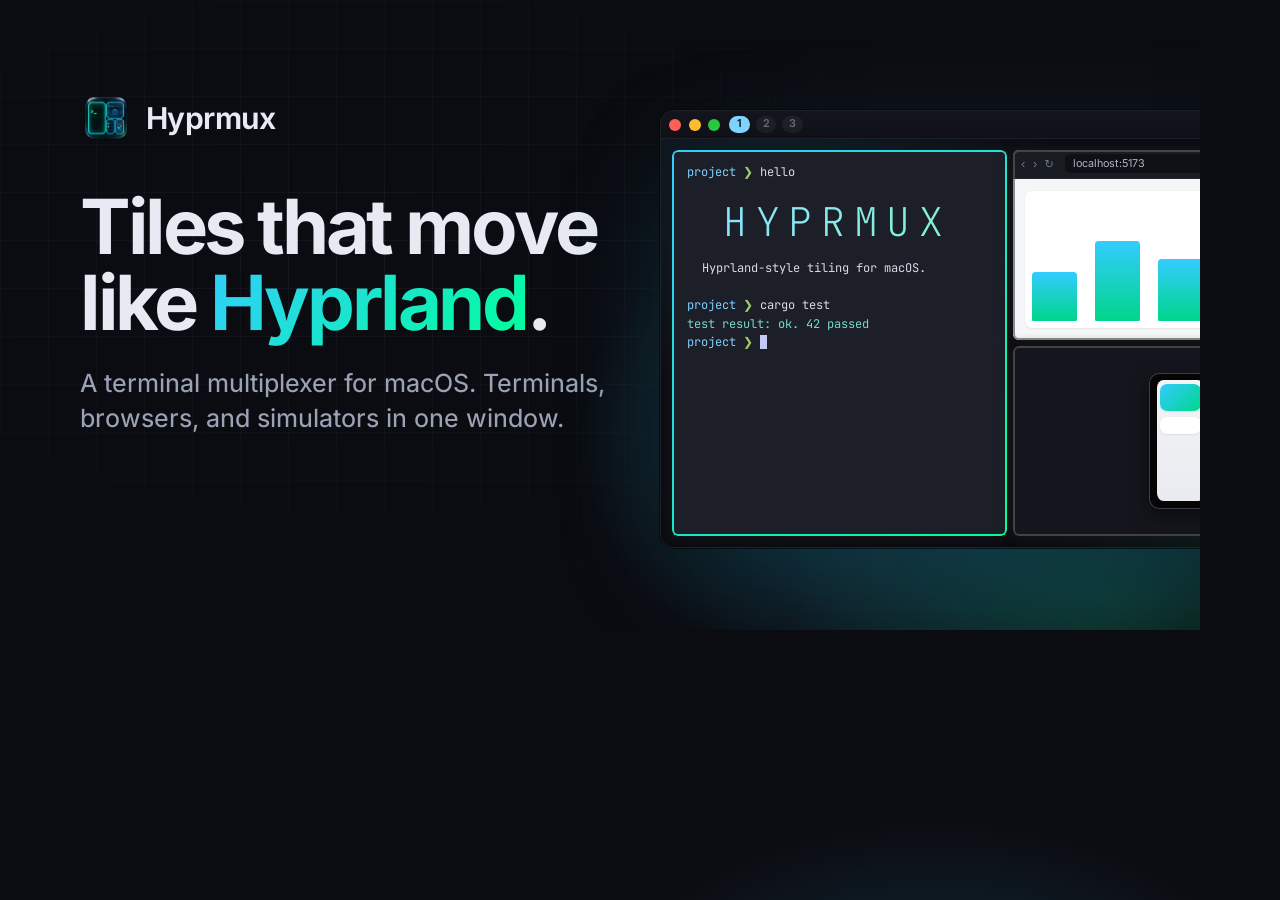
==== scripts/site/og.html @ a3b7775e "Site: a landing page for hyprmux.app A static page in site/, no build step: the hero window, what go" ====
<!doctype html>
<!-- The share image, site/media/og.png. Render it with scripts/site/og.sh. -->
<html lang="en">
<head>
  <meta charset="utf-8">
  <link rel="stylesheet" href="../../site/css/site.css">
  <style>
    html, body { width: 1200px; height: 630px; margin: 0; overflow: hidden; }
    body {
      position: relative;
      background:
        radial-gradient(520px 360px at 78% 70%, rgba(51, 204, 255, 0.22), transparent 70%),
        radial-gradient(460px 320px at 92% 95%, rgba(0, 255, 153, 0.14), transparent 70%),
        var(--bg);
    }
    .grid {
      position: absolute; inset: 0;
      background-image: linear-gradient(rgba(255,255,255,.04) 1px, transparent 1px), linear-gradient(90deg, rgba(255,255,255,.04) 1px, transparent 1px);
      background-size: 48px 48px;
      -webkit-mask-image: radial-gradient(ellipse 80% 80% at 30% 40%, #000 10%, transparent 75%);
    }
    .og-copy { position: absolute; left: 80px; top: 92px; width: 560px; }
    .og-brand { display: flex; align-items: center; gap: 14px; font: 650 30px/1 var(--sans); letter-spacing: -0.02em; color: var(--text); }
    .og-brand img { width: 52px; height: 52px; border-radius: 12px; }
    .og-copy h1 { margin-top: 44px; font: 690 76px/1 var(--sans); letter-spacing: -0.045em; color: var(--text); }
    .og-copy p { margin-top: 26px; font: 450 25px/1.4 var(--sans); color: var(--muted); }
    .hm { position: absolute; left: 660px; top: 110px; width: 700px; aspect-ratio: 16 / 10; --fs: 12px; }
  </style>
</head>
<body>
  <div class="grid"></div>
  <div class="og-copy">
    <div class="og-brand"><img src="../../site/media/icon-512.webp" alt="">Hyprmux</div>
    <h1>Tiles that move like <span class="grad">Hyprland</span>.</h1>
    <p>A terminal multiplexer for macOS. Terminals, browsers, and simulators in one window.</p>
  </div>
  <div class="hm">
    <div class="hm__bar"><div class="hm__lights"><i></i><i></i><i></i></div><div class="hm__workspaces"><span class="ws ws--active">1</span><span class="ws">2</span><span class="ws">3</span></div></div>
    <div class="hm__area">
      <div class="tile tile--focused" style="--x:0;--y:0;--w:50;--h:100"><div class="frame"><div class="term">
        <p><span class="p">project</span> <span class="g">❯</span> hello</p>
        <p class="term__banner">HYPRMUX</p>
        <p class="term__line">Hyprland-style tiling for macOS.</p>
        <p>&nbsp;</p>
        <p><span class="p">project</span> <span class="g">❯</span> cargo test</p>
        <p class="gr">test result: ok. 42 passed</p>
        <p><span class="p">project</span> <span class="g">❯</span> <span class="cursor"></span></p>
      </div></div></div>
      <div class="tile" style="--x:50;--y:0;--w:50;--h:50"><div class="frame"><div class="web">
        <div class="web__bar"><span class="web__nav">‹ › ↻</span><span class="web__url">localhost:5173</span></div>
        <div class="web__page"><div class="web__chart"><i style="--h:40%"></i><i style="--h:65%"></i><i style="--h:50%"></i><i style="--h:80%"></i><i style="--h:92%"></i></div></div>
      </div></div></div>
      <div class="tile" style="--x:50;--y:50;--w:50;--h:50"><div class="frame"><div class="device">
        <div class="phone"><div class="phone__screen"><div class="phone__card phone__card--hi"></div><div class="phone__card"></div></div></div>
      </div></div></div>
    </div>
  </div>
</body>
</html>
---- site/css/site.css ----
/* Hyprmux landing page. Colors and motion come from config/hyprmux.conf. */

@font-face {
  font-family: "Inter";
  font-style: normal;
  font-display: swap;
  font-weight: 100 900;
  src: url("../fonts/inter-latin-wght.woff2") format("woff2-variations"),
       url("../fonts/inter-latin-wght.woff2") format("woff2");
  unicode-range: U+0000-00FF, U+0131, U+0152-0153, U+02BB-02BC, U+02C6, U+02DA, U+02DC, U+0304, U+0308, U+0329, U+2000-206F, U+20AC, U+2122, U+2191, U+2193, U+2212, U+2215, U+FEFF, U+FFFD;
}
@font-face {
  font-family: "JetBrains Mono";
  font-style: normal;
  font-display: swap;
  font-weight: 100 800;
  src: url("../fonts/jetbrains-mono-latin-wght.woff2") format("woff2-variations"),
       url("../fonts/jetbrains-mono-latin-wght.woff2") format("woff2");
  unicode-range: U+0000-00FF, U+0131, U+0152-0153, U+02BB-02BC, U+02C6, U+02DA, U+02DC, U+0304, U+0308, U+0329, U+2000-206F, U+20AC, U+2122, U+2191, U+2193, U+2212, U+2215, U+FEFF, U+FFFD;
}

:root {
  --bg: #0b0c11;
  --bg-2: #0f1017;
  --panel: #12141c;
  --tile: #1d1f28;
  --tile-2: #171920;
  --line: rgba(255, 255, 255, 0.07);
  --line-2: rgba(255, 255, 255, 0.12);
  --text: #e7eaf2;
  --muted: #9aa2b6;
  --dim: #636b80;

  /* general:col.active_border and col.inactive_border */
  --cyan: #33ccff;
  --green: #00ff99;
  --grad: linear-gradient(135deg, var(--cyan), var(--green));
  --inactive: rgba(89, 89, 89, 0.67);

  /* activity:col.* */
  --working: #ff9f0a;
  --blocked: #ff453a;
  --done: #30d158;

  /* animations: easeOutQuint and quick; durations are Hyprland speed × 100 ms */
  --ease: cubic-bezier(0.23, 1, 0.32, 1);
  --ease-quick: cubic-bezier(0.15, 0, 0.1, 1);
  --t-windows: 479ms;
  --t-border: 539ms;
  --t-fade: 303ms;

  --sans: "Inter", -apple-system, BlinkMacSystemFont, "Segoe UI", system-ui, sans-serif;
  --mono: "JetBrains Mono", ui-monospace, "SF Mono", Menlo, Consolas, monospace;

  --wrap: 1160px;
  --radius: 20px;
}

*, *::before, *::after { box-sizing: border-box; }
html { -webkit-text-size-adjust: 100%; scroll-behavior: smooth; scroll-padding-top: 80px; }
body {
  margin: 0;
  background: var(--bg);
  color: var(--text);
  font: 400 16px/1.6 var(--sans);
  font-feature-settings: "cv11", "ss01";
  -webkit-font-smoothing: antialiased;
  -moz-osx-font-smoothing: grayscale;
  text-rendering: optimizeLegibility;
  overflow-x: hidden;
}
img, svg { display: block; }
a { color: inherit; }
p { margin: 0; }
h1, h2, h3 { margin: 0; font-weight: 650; letter-spacing: -0.02em; line-height: 1.1; }
ul, ol, dl, dd { margin: 0; padding: 0; }
ul, ol { list-style: none; }
code, kbd, pre { font-family: var(--mono); }
code { font-size: 0.88em; color: #cfe9ff; background: rgba(51, 204, 255, 0.08); border: 1px solid rgba(51, 204, 255, 0.14); padding: 0.08em 0.38em; border-radius: 6px; }
::selection { background: rgba(51, 204, 255, 0.3); }
:focus-visible { outline: 2px solid var(--cyan); outline-offset: 3px; border-radius: 6px; }

.skip { position: absolute; left: 12px; top: -48px; z-index: 100; padding: 8px 14px; background: var(--panel); border-radius: 8px; }
.skip:focus { top: 12px; }

.wrap { width: min(var(--wrap), 100% - 48px); margin-inline: auto; }
.wrap--wide { width: min(1240px, 100% - 32px); }
.wrap--narrow { width: min(800px, 100% - 48px); }

.grad {
  background: var(--grad);
  -webkit-background-clip: text;
  background-clip: text;
  color: transparent;
}

/* Reveal on scroll. Without JS everything is visible. */
.js .reveal { opacity: 0; transform: translateY(16px); }
.js .reveal.is-in {
  opacity: 1;
  transform: none;
  transition: opacity 900ms var(--ease), transform 900ms var(--ease);
  transition-delay: var(--delay, 0ms);
}

/* ---------- Nav ---------- */

.nav {
  position: sticky;
  top: 0;
  z-index: 50;
  border-bottom: 1px solid transparent;
  transition: background var(--t-fade) var(--ease-quick), border-color var(--t-fade) var(--ease-quick);
}
.nav.is-scrolled {
  background: rgba(11, 12, 17, 0.72);
  -webkit-backdrop-filter: saturate(160%) blur(16px);
  backdrop-filter: saturate(160%) blur(16px);
  border-bottom-color: var(--line);
}
.nav__inner { width: min(1240px, 100% - 32px); margin-inline: auto; height: 64px; display: flex; align-items: center; gap: 24px; }
.brand { display: flex; align-items: center; gap: 10px; text-decoration: none; font-weight: 650; letter-spacing: -0.01em; }
.brand img { border-radius: 7px; }
.nav__links { display: flex; gap: 4px; margin-left: 16px; }
.nav__links a { padding: 6px 12px; border-radius: 8px; text-decoration: none; color: var(--muted); font-size: 14.5px; transition: color 200ms, background 200ms; }
.nav__links a:hover { color: var(--text); background: rgba(255, 255, 255, 0.05); }
.nav__actions { margin-left: auto; display: flex; align-items: center; gap: 10px; }
.icon-link { display: grid; place-items: center; width: 36px; height: 36px; border-radius: 9px; color: var(--muted); transition: color 200ms, background 200ms; }
.icon-link:hover { color: var(--text); background: rgba(255, 255, 255, 0.06); }

/* ---------- Buttons ---------- */

.btn {
  position: relative;
  display: inline-flex;
  align-items: center;
  gap: 9px;
  border-radius: 12px;
  text-decoration: none;
  font-weight: 600;
  letter-spacing: -0.005em;
  white-space: nowrap;
  transition: transform 250ms var(--ease), box-shadow 250ms var(--ease), background 250ms var(--ease), border-color 250ms;
}
.btn--small { height: 34px; padding: 0 14px; font-size: 14px; border-radius: 9px; }
.btn--large { height: 50px; padding: 0 22px; font-size: 16px; }
.btn--primary {
  color: #04140f;
  background: var(--grad);
  box-shadow: 0 8px 30px -8px rgba(0, 255, 153, 0.45), inset 0 1px 0 rgba(255, 255, 255, 0.35);
}
.btn--primary:hover { transform: translateY(-1px); box-shadow: 0 12px 38px -8px rgba(0, 255, 153, 0.6), inset 0 1px 0 rgba(255, 255, 255, 0.35); }
.btn--ghost { color: var(--text); background: rgba(255, 255, 255, 0.04); border: 1px solid var(--line-2); }
.btn--ghost:hover { background: rgba(255, 255, 255, 0.08); transform: translateY(-1px); }
.btn:active { transform: translateY(0) scale(0.98); }

/* ---------- Hero ---------- */

.hero { position: relative; padding: 64px 0 72px; isolation: isolate; }
.hero__glow {
  position: absolute;
  inset: -80px 0 auto;
  height: 900px;
  z-index: -1;
  pointer-events: none;
  background:
    radial-gradient(600px 340px at 50% 58%, rgba(51, 204, 255, 0.16), transparent 70%),
    radial-gradient(500px 300px at 62% 66%, rgba(0, 255, 153, 0.09), transparent 70%),
    radial-gradient(900px 500px at 50% 0%, rgba(51, 204, 255, 0.06), transparent 70%);
}
.hero__glow::after {
  content: "";
  position: absolute;
  inset: 0;
  background-image:
    linear-gradient(rgba(255, 255, 255, 0.035) 1px, transparent 1px),
    linear-gradient(90deg, rgba(255, 255, 255, 0.035) 1px, transparent 1px);
  background-size: 56px 56px;
  -webkit-mask-image: radial-gradient(ellipse 70% 55% at 50% 30%, #000 20%, transparent 75%);
  mask-image: radial-gradient(ellipse 70% 55% at 50% 30%, #000 20%, transparent 75%);
}
.hero__copy { text-align: center; display: flex; flex-direction: column; align-items: center; }
.eyebrow {
  display: inline-flex;
  align-items: center;
  gap: 9px;
  padding: 6px 14px 6px 12px;
  border-radius: 999px;
  border: 1px solid var(--line-2);
  background: rgba(255, 255, 255, 0.03);
  color: var(--muted);
  font-size: 13.5px;
  font-weight: 500;
}
.eyebrow__dot { width: 7px; height: 7px; border-radius: 50%; background: var(--green); box-shadow: 0 0 0 3px rgba(0, 255, 153, 0.15), 0 0 12px var(--green); }
.hero h1 {
  margin-top: 22px;
  font-size: clamp(42px, 6.8vw, 84px);
  font-weight: 680;
  letter-spacing: -0.045em;
  line-height: 1;
  max-width: 13ch;
  text-wrap: balance;
}
.lede { margin-top: 24px; max-width: 34em; color: var(--muted); font-size: clamp(17px, 1.6vw, 20px); line-height: 1.55; text-wrap: balance; }
.cta { margin-top: 34px; display: flex; flex-wrap: wrap; justify-content: center; gap: 12px; }
.meta { margin-top: 18px; color: var(--dim); font-size: 13.5px; }
.hero__copy .reveal:nth-child(2) { --delay: 60ms; }
.hero__copy .reveal:nth-child(3) { --delay: 120ms; }
.hero__copy .reveal:nth-child(4) { --delay: 180ms; }
.hero__copy .reveal:nth-child(5) { --delay: 240ms; }
.hero > .wrap--wide { margin-top: 52px; --delay: 300ms; }

/* ---------- The Hyprmux window ---------- */

.hm {
  --u: 1cqw;                                   /* one unit = 1% of the window width */
  --fs: clamp(6.5px, calc(var(--u) * 1.02), 13px);
  --gap-out: calc(var(--u) * 1.1);             /* gaps_out = 14 */
  --gap-in: calc(var(--u) * 0.42);             /* gaps_in = 5 */
  --rounding: clamp(6px, calc(var(--u) * 0.85), 11px);
  container-type: inline-size;
  position: relative;
  aspect-ratio: 16 / 10;
  border-radius: 14px;
  overflow: hidden;
  background: #08090d;
  border: 1px solid rgba(255, 255, 255, 0.1);
  box-shadow:
    0 0 0 1px rgba(0, 0, 0, 0.6),
    0 40px 120px -30px rgba(51, 204, 255, 0.28),
    0 30px 80px -20px rgba(0, 0, 0, 0.8);
  user-select: none;
}
/* Container units resolve against .hm only on its children. */
.hm > * { font-size: var(--fs); }
@supports not (container-type: inline-size) {
  .hm { --u: 11px; }
}
.hm__bar {
  position: relative;
  height: 6.5%;
  min-height: 22px;
  display: flex;
  align-items: center;
  padding: 0 1.2%;
  gap: 1.4%;
  background: linear-gradient(#14151c, #101118);
  border-bottom: 1px solid rgba(255, 255, 255, 0.05);
}
.hm__lights { display: flex; gap: 0.6em; }
.hm__lights i { width: 1em; height: 1em; border-radius: 50%; background: #ff5f57; }
.hm__lights i:nth-child(2) { background: #febc2e; }
.hm__lights i:nth-child(3) { background: #28c840; }
.hm__workspaces { display: flex; gap: 0.5em; }
.ws {
  display: inline-flex;
  align-items: center;
  gap: 0.35em;
  min-width: 1.9em;
  height: 1.6em;
  padding: 0 0.55em;
  justify-content: center;
  border-radius: 999px;
  font: 600 0.9em/1 var(--sans);
  color: var(--dim);
  background: rgba(255, 255, 255, 0.05);
  transition: background var(--t-border) var(--ease), color var(--t-border) var(--ease);
}
.ws--active { color: #071219; background: #7fd4ff; }
.hm__title { position: absolute; left: 50%; transform: translateX(-50%); color: #b8bfcd; font: 500 1em/1 var(--sans); }

.hm__area {
  position: absolute;
  inset: max(6.5%, 22px) 0 0 0;
  padding: var(--gap-out);
  background:
    radial-gradient(70% 90% at 15% 10%, rgba(51, 204, 255, 0.10), transparent 60%),
    radial-gradient(60% 80% at 90% 100%, rgba(0, 255, 153, 0.07), transparent 60%),
    #0b0c12;
}

/* Tiles: a slot is a rectangle in the tiled area; the frame sits gaps_in inside it. */
.tile {
  position: absolute;
  left: calc(var(--gap-out) + (100% - 2 * var(--gap-out)) * var(--x) / 100);
  top: calc(var(--gap-out) + (100% - 2 * var(--gap-out)) * var(--y) / 100);
  width: calc((100% - 2 * var(--gap-out)) * var(--w) / 100);
  height: calc((100% - 2 * var(--gap-out)) * var(--h) / 100);
  padding: var(--gap-in);
}
.tile[data-slot="a"] { --x: 0;  --y: 0;  --w: 50; --h: 100; }
.tile[data-slot="b"] { --x: 50; --y: 0;  --w: 50; --h: 50; }
.tile[data-slot="c"] { --x: 50; --y: 50; --w: 25; --h: 50; }
.tile[data-slot="d"] { --x: 75; --y: 50; --w: 25; --h: 50; }

.frame {
  position: relative;
  height: 100%;
  border-radius: var(--rounding);
  background: var(--tile);
  box-shadow: 0 0 12px rgba(26, 26, 26, 0.93);       /* decoration:shadow */
  overflow: hidden;
}
/* Borders are rings drawn over the frame's edge, so overflow: hidden can't clip them.
   The active border is a gradient ring that fades in, like Hyprland's border animation. */
.frame::before, .frame::after, .mini::before, .mini::after {
  content: "";
  position: absolute;
  inset: 0;
  z-index: 3;
  border-radius: inherit;
  padding: 2px;                                        /* general:border_size */
  background: var(--inactive);
  -webkit-mask: linear-gradient(#000 0 0) content-box, linear-gradient(#000 0 0);
  -webkit-mask-composite: xor;
  mask-composite: exclude;
  pointer-events: none;
}
.frame::after, .mini::after {
  background: var(--grad);
  opacity: 0;
  transition: opacity var(--t-border) var(--ease);
}
.tile--focused .frame::after { opacity: 1; }

/* Terminal */
.term { height: 100%; padding: 1.1em 1.3em; font: 400 1em/1.55 var(--mono); color: #d6dbe6; overflow: hidden; }
.term__banner {
  margin: 0.55em 0 0.4em 0.9em;
  font: 200 3.3em/1 var(--mono);
  letter-spacing: 0.22em;
  background: linear-gradient(90deg, #8be3ff, #7ff5c8);
  -webkit-background-clip: text;
  background-clip: text;
  color: transparent;
}
.term__line { margin-left: 1.25em; }
.p { color: #7dcfff; }
.g { color: #9ece6a; }
.y { color: #e0af68; }
.gr { color: #73daca; }
.d { color: #6b7389; }
.cursor { display: inline-block; width: 0.6em; height: 1.15em; vertical-align: -0.2em; background: #c0caf5; animation: blink 1.1s steps(1) infinite; }
@keyframes blink { 50% { opacity: 0; } }

/* Terminal-like text keeps its spaces, line by line. */
.term p, .mini--term p, .editor__code li, .atile p, .mini__editor p { white-space: pre; }

/* Editor */
.editor { height: 100%; display: flex; flex-direction: column; font: 400 0.92em/1.6 var(--mono); background: #191b23; }
.editor__tabs { display: flex; height: 2.3em; flex: none; background: #14161d; border-bottom: 1px solid rgba(255, 255, 255, 0.05); }
.editor__tab { display: flex; align-items: center; padding: 0 1.1em; color: #c8cede; background: #191b23; border-right: 1px solid rgba(255, 255, 255, 0.05); font-family: var(--sans); font-size: 0.95em; }
.editor__tab--dim { color: #646b7e; background: transparent; }
.editor__code { padding: 0.8em 0; counter-reset: ln; overflow: hidden; color: #c8d3f5; }
.editor__code li { counter-increment: ln; padding-left: 0.6em; }
.editor__code li::before { content: counter(ln); display: inline-block; width: 2em; margin-right: 1em; text-align: right; color: #3d4356; }
.k { color: #c099ff; }
.n { color: #82aaff; }
.v { color: #ff966c; }
.c1 { color: var(--cyan); }
.c2 { color: var(--green); }
.cm { color: #5f6884; font-style: italic; }

/* Web */
.web { height: 100%; display: flex; flex-direction: column; background: #f5f6f8; color: #1d2230; }
.web__bar { display: flex; align-items: center; gap: 0.7em; height: 2.4em; flex: none; padding: 0 0.7em; background: #1a1c24; border-bottom: 1px solid rgba(255, 255, 255, 0.05); font-family: var(--sans); }
.web__nav { color: #6d7487; letter-spacing: 0.2em; font-size: 0.95em; }
.web__url { flex: 1; height: 1.75em; display: flex; align-items: center; padding: 0 0.8em; border-radius: 0.5em; background: #0f1016; color: #aeb5c6; font-size: 0.9em; overflow: hidden; white-space: nowrap; }
.web__page { flex: 1; padding: 1em; display: flex; flex-direction: column; gap: 0.8em; min-height: 0; }
.web__h { font: 700 1.25em/1 var(--sans); letter-spacing: -0.02em; }
.web__chart { flex: 1; min-height: 0; display: flex; align-items: flex-end; gap: 6%; padding: 0.6em; border-radius: 0.6em; background: #fff; box-shadow: 0 1px 2px rgba(0, 0, 0, 0.08); }
.web__chart i { flex: 1; height: var(--h); border-radius: 0.3em 0.3em 0.1em 0.1em; background: linear-gradient(#33ccff, #00d68a); }
.web__rows { display: grid; gap: 0.45em; }
.web__rows i { height: 0.7em; border-radius: 0.35em; background: #e1e4ea; }
.web__rows i:nth-child(2) { width: 80%; }
.web__rows i:nth-child(3) { width: 60%; }

/* Device */
.device { height: 100%; display: flex; flex-direction: column; align-items: center; justify-content: center; gap: 0.8em; padding: 0.8em; background: #15161d; }
.phone { height: 80%; aspect-ratio: 9 / 19.5; padding: 2.2%; border-radius: 16% / 7.5%; background: #050506; border: 1px solid #3a3d47; box-shadow: 0 0.6em 1.6em rgba(0, 0, 0, 0.5); }
.phone__screen { height: 100%; border-radius: 14% / 6.6%; overflow: hidden; background: linear-gradient(180deg, #f3f4f7, #e9ebf0); padding: 8% 7%; display: flex; flex-direction: column; gap: 5%; color: #111; }
.phone__status { display: flex; align-items: center; justify-content: space-between; font: 600 0.62em/1 var(--sans); }
.phone__island { width: 34%; height: 1.2em; border-radius: 1em; background: #000; }
.phone__title { margin-top: 6%; font: 750 1.05em/1 var(--sans); letter-spacing: -0.02em; }
.phone__card { height: 15%; border-radius: 0.6em; background: #fff; box-shadow: 0 1px 2px rgba(0, 0, 0, 0.08); }
.phone__card--hi { height: 24%; background: linear-gradient(135deg, #33ccff, #00d68a); }
.device__buttons { display: flex; gap: 0.5em; font: 500 0.78em/1 var(--sans); color: #8a91a3; }
.device__buttons span { padding: 0.4em 0.8em; border-radius: 999px; background: rgba(255, 255, 255, 0.06); }

/* Keycast HUD */
.keycast {
  position: absolute;
  left: 50%;
  bottom: 3.2%;
  z-index: 10;
  transform: translateX(-50%);
  display: flex;
  align-items: center;
  gap: 0.35em;
  padding: 0.45em 0.8em 0.45em 0.55em;
  border-radius: 0.8em;
  background: rgba(18, 20, 28, 0.86);
  border: 1px solid rgba(127, 212, 255, 0.35);
  -webkit-backdrop-filter: blur(10px);
  backdrop-filter: blur(10px);
  box-shadow: 0 0.6em 2em rgba(0, 0, 0, 0.5);
  font: 500 1.05em/1 var(--sans);
  color: #dfe5f1;
  white-space: nowrap;
}
.keycast kbd { min-width: 1.7em; height: 1.7em; font-size: 0.9em; }
.keycast span { margin-left: 0.4em; }

/* ---------- Keycaps ---------- */

kbd {
  display: inline-flex;
  align-items: center;
  justify-content: center;
  min-width: 26px;
  height: 26px;
  padding: 0 0.5em;
  border-radius: 7px;
  border: 1px solid rgba(255, 255, 255, 0.1);
  border-bottom-width: 2px;
  background: linear-gradient(#23262f, #1a1c23);
  color: #dfe4ee;
  font: 500 12.5px/1 var(--mono);
  vertical-align: 0.1em;
}
h3 kbd, p kbd { height: 22px; min-width: 22px; font-size: 11.5px; margin-left: 4px; }

/* ---------- Sections ---------- */

.section { position: relative; padding: 112px 0; }
.section + .section { border-top: 1px solid rgba(255, 255, 255, 0.04); }
.section__head { max-width: 740px; margin: 0 auto 56px; text-align: center; }
.kicker {
  display: inline-block;
  margin-bottom: 14px;
  font: 500 13px/1 var(--mono);
  letter-spacing: 0.06em;
  text-transform: uppercase;
  background: var(--grad);
  -webkit-background-clip: text;
  background-clip: text;
  color: transparent;
}
h2 { font-size: clamp(34px, 4.6vw, 56px); letter-spacing: -0.035em; text-wrap: balance; }
.section__lede { margin-top: 18px; color: var(--muted); font-size: clamp(16px, 1.4vw, 18.5px); line-height: 1.6; text-wrap: pretty; }
.note { margin-top: 28px; text-align: center; color: var(--dim); font-size: 14.5px; }
.note a { color: var(--muted); text-underline-offset: 3px; }
.note a:hover { color: var(--text); }

/* ---------- Bento ---------- */

.bento { display: grid; grid-template-columns: repeat(6, 1fr); gap: 16px; }
.card {
  position: relative;
  display: flex;
  flex-direction: column;
  border-radius: var(--radius);
  border: 1px solid var(--line);
  background: linear-gradient(180deg, rgba(255, 255, 255, 0.035), rgba(255, 255, 255, 0.012));
  overflow: hidden;
  transition: border-color 400ms var(--ease), transform 600ms var(--ease);
}
.card:hover { border-color: var(--line-2); }
.card--terminal, .card--web { grid-column: span 3; }
.card--md { grid-column: span 2; }
.card--devices { grid-column: span 4; }
.card:nth-child(2) { --delay: 80ms; }
.card:nth-child(3) { --delay: 40ms; }
.card:nth-child(4) { --delay: 120ms; }

.card__media {
  position: relative;
  height: 210px;
  padding: 26px 26px 0;
  display: flex;
  align-items: stretch;
  background:
    radial-gradient(80% 120% at 50% 0%, rgba(51, 204, 255, 0.07), transparent 70%),
    rgba(0, 0, 0, 0.15);
  border-bottom: 1px solid var(--line);
  overflow: hidden;
}
.card__body { padding: 26px 28px 30px; }
.card__body h3 { font-size: 21px; letter-spacing: -0.02em; }
.card__body p { margin-top: 10px; color: var(--muted); font-size: 15.5px; line-height: 1.6; }
.card__body--split { display: grid; grid-template-columns: 1fr 1fr; gap: 28px; }
.chips { margin-top: 18px; display: flex; flex-wrap: wrap; gap: 8px; }
.chips li { padding: 5px 11px; border-radius: 999px; border: 1px solid var(--line-2); color: #b9c0cf; font-size: 13px; background: rgba(255, 255, 255, 0.025); }
.badge { display: inline-block; margin-left: 6px; padding: 3px 9px; border-radius: 999px; font: 600 11px/1.2 var(--sans); letter-spacing: 0.02em; color: var(--working); background: rgba(255, 159, 10, 0.1); border: 1px solid rgba(255, 159, 10, 0.3); vertical-align: 0.25em; }

/* Mini tiles inside cards. Hovering a card focuses its tile. */
.mini {
  position: relative;
  flex: 1;
  border-radius: 12px 12px 0 0;
  background: var(--tile);
  font: 400 13px/1.65 var(--mono);
  color: #d6dbe6;
  overflow: hidden;
  transform: translateY(10px);
  transition: transform var(--t-windows) var(--ease);
}
.mini::before, .mini::after { padding: 2px 2px 0; }
.card:hover .mini, .card:focus-within .mini { transform: translateY(0); }
.card:hover .mini::after, .card:focus-within .mini::after { opacity: 1; }
.mini--term { padding: 18px 20px; }
.mini--web { background: #f5f6f8; display: flex; flex-direction: column; font-size: 12px; }
.mini--web .web__bar { font-size: 12px; }
.mini__passkey { margin: auto; display: flex; align-items: center; gap: 10px; padding: 12px 18px; border-radius: 12px; background: #fff; color: #1d2230; font: 600 14px/1 var(--sans); box-shadow: 0 6px 24px rgba(0, 0, 0, 0.12); }
.mini__key { font-size: 18px; }
.mini--md { padding: 18px 20px; background: #f7f7f5; color: #2b2f3a; font-family: var(--sans); }
.mini__h1 { font: 750 20px/1.2 var(--sans); letter-spacing: -0.02em; padding-bottom: 8px; border-bottom: 1px solid #e3e3df; }
.mini__p { margin-top: 10px; font-size: 14px; color: #555b68; }
.mini__li { margin-top: 6px; font-size: 14px; }
.mini--devices { display: grid; grid-template-columns: 0.55fr 0.55fr 1.5fr; gap: 10px; padding: 12px 12px 0; background: #13141b; }
.mini__phone, .mini__android { align-self: start; aspect-ratio: 9 / 19; padding: 5px; border-radius: 20px; background: #050506; border: 1px solid #3a3d47; }
.mini__android { border-radius: 12px; }
.mini__phone-screen { height: 100%; border-radius: 15px; background: linear-gradient(#f3f4f7, #e6e8ee); padding: 22% 9% 0; display: flex; flex-direction: column; gap: 6px; }
.mini__android .mini__phone-screen { border-radius: 8px; background: linear-gradient(#1f2a3a, #142030); }
.mini__phone-screen i { height: 16%; border-radius: 6px; background: #fff; }
.mini__phone-screen i:first-child { height: 24%; background: linear-gradient(135deg, #33ccff, #00d68a); }
.mini__android .mini__phone-screen i { background: rgba(255, 255, 255, 0.1); }
.mini__android .mini__phone-screen i:first-child { background: linear-gradient(135deg, #3ddc84, #1b9e5a); }
.mini__editor { align-self: stretch; border-radius: 8px 8px 0 0; background: #191b23; border: 1px solid rgba(255, 255, 255, 0.06); border-bottom: 0; font-size: 12.5px; overflow: hidden; }
.mini__editor p { padding: 0 12px; }
.mini__editor-tabs { height: 28px; display: flex; margin-bottom: 8px; background: #14161d; }
.mini__editor-tabs span { display: flex; align-items: center; padding: 0 12px; background: #191b23; color: #c8cede; font: 500 12px/1 var(--sans); }

/* ---------- Split (config) ---------- */

.split { display: grid; grid-template-columns: 0.9fr 1.1fr; gap: 64px; align-items: center; }
.split__text h2 { font-size: clamp(32px, 4vw, 50px); }
.split__text .section__lede { margin-top: 18px; }
.points { margin-top: 30px; display: grid; gap: 18px; }
.points li { position: relative; padding-left: 26px; color: var(--muted); font-size: 15.5px; }
.points li::before { content: ""; position: absolute; left: 2px; top: 0.55em; width: 10px; height: 10px; border-radius: 3px; background: var(--grad); box-shadow: 0 0 12px rgba(0, 255, 153, 0.35); }
.points strong { color: var(--text); font-weight: 600; }
.split__media { --delay: 100ms; min-width: 0; }

.codecard {
  margin: 0;
  border-radius: 16px;
  border: 1px solid var(--line-2);
  background: #0f1118;
  box-shadow: 0 30px 80px -30px rgba(51, 204, 255, 0.22), 0 20px 60px -20px rgba(0, 0, 0, 0.7);
  overflow: hidden;
}
.codecard__bar { display: flex; align-items: center; gap: 14px; height: 40px; padding: 0 16px; background: #13151d; border-bottom: 1px solid var(--line); color: #7c8498; font: 500 12.5px/1 var(--mono); font-size: 12.5px; }
.codecard__bar .hm__lights { font-size: 11px; }
.code { margin: 0; padding: 20px 22px; overflow-x: auto; font: 400 13.5px/1.75 var(--mono); color: #c8d3f5; tab-size: 4; }
.code code { font: inherit; color: inherit; background: none; border: 0; padding: 0; }

/* ---------- Agents ---------- */

.agents { display: grid; grid-template-columns: 1.05fr 1fr; gap: 20px; align-items: stretch; margin-bottom: 64px; }
.agents__board {
  display: flex;
  flex-direction: column;
  border-radius: 16px;
  border: 1px solid var(--line-2);
  background:
    radial-gradient(70% 90% at 15% 10%, rgba(51, 204, 255, 0.08), transparent 60%),
    #0b0c12;
  overflow: hidden;
  font-size: 13px;
}
.agents__bar { display: flex; gap: 8px; height: 40px; align-items: center; padding: 0 14px; background: #13151d; border-bottom: 1px solid var(--line); }
.agents__bar .ws { height: 24px; padding: 0 6px 0 10px; font-size: 12px; }
.bub { display: inline-grid; place-items: center; min-width: 16px; height: 16px; padding: 0 4px; border-radius: 999px; font: 700 10px/1 var(--sans); color: #0b0c11; }
.bub--working { background: var(--working); }
.bub--blocked { background: var(--blocked); animation: pulse 0.9s ease-in-out infinite; }
.bub--done { background: var(--done); }
.agents__tiles {
  flex: 1;
  display: grid;
  grid-template-columns: 1fr 1fr;
  grid-template-rows: 1fr 1fr;
  gap: 10px;
  padding: 18px 14px 14px;
  min-height: 300px;
}
.atile {
  --c: var(--inactive);
  position: relative;
  padding: 22px 16px 14px;
  border-radius: 10px;
  border: 2px solid var(--c);
  background: var(--tile);
  font: 400 13px/1.7 var(--mono);
  color: #d6dbe6;
  overflow: visible;
}
.atile:first-child { grid-row: span 2; }
.atile--working { --c: rgba(255, 159, 10, 0.85); animation: glow 2.4s ease-in-out infinite; }
.atile--blocked { --c: rgba(255, 69, 58, 0.9); animation: glow 0.9s ease-in-out infinite; }
.atile--done { --c: rgba(48, 209, 88, 0.85); animation: glow 3.6s ease-in-out infinite; }
.pill {
  position: absolute;
  top: -10px;
  left: 12px;
  padding: 3px 9px;
  border-radius: 999px;
  font: 650 11px/1.2 var(--sans);
  color: #0b0c11;
  background: var(--c);
}
@keyframes pulse { 50% { opacity: 0.55; } }
@keyframes glow { 50% { box-shadow: 0 0 22px -4px var(--c); border-color: color-mix(in srgb, var(--c) 60%, transparent); } }
.codecard--term { display: flex; flex-direction: column; --delay: 100ms; }
.codecard--term .code { flex: 1; white-space: pre; font-size: 13px; }

/* ---------- Feature grid ---------- */

.features { display: grid; gap: 0 32px; }
.features--3 { grid-template-columns: repeat(3, 1fr); }
.feature { padding: 26px 0 30px; border-top: 1px solid var(--line); }
.feature h3 { display: flex; align-items: center; gap: 6px; flex-wrap: wrap; font-size: 17px; letter-spacing: -0.01em; }
.feature h3 code { font-size: 15px; }
.feature p { margin-top: 8px; color: var(--muted); font-size: 15px; line-height: 1.6; }
.feature:nth-child(3n + 2) { --delay: 60ms; }
.feature:nth-child(3n) { --delay: 120ms; }

/* ---------- Keys ---------- */

.keys { display: grid; grid-template-columns: repeat(2, 1fr); gap: 0 40px; max-width: 900px; margin: 0 auto; }
.keys > div { display: flex; align-items: center; justify-content: space-between; gap: 16px; padding: 12px 0; border-bottom: 1px solid var(--line); }
.keys dt { display: flex; gap: 4px; flex: none; order: 2; }
.keys dd { color: var(--muted); font-size: 15px; }

/* ---------- Install ---------- */

.install {
  position: relative;
  max-width: 820px;
  margin: 0 auto;
  padding: 64px 40px 48px;
  text-align: center;
  border-radius: 28px;
  background:
    radial-gradient(70% 60% at 50% 0%, rgba(51, 204, 255, 0.14), transparent 70%),
    linear-gradient(180deg, rgba(255, 255, 255, 0.04), rgba(255, 255, 255, 0.01));
  border: 1px solid var(--line-2);
  box-shadow: 0 40px 120px -40px rgba(0, 255, 153, 0.25);
}
.install__icon { margin: 0 auto 22px; width: 112px; height: 112px; filter: drop-shadow(0 16px 40px rgba(51, 204, 255, 0.35)); }
.install .section__lede { max-width: 32em; margin-inline: auto; }
.steps { margin-top: 40px; display: grid; grid-template-columns: repeat(3, 1fr); gap: 16px; text-align: left; }
.steps li { display: flex; gap: 12px; align-items: flex-start; padding: 16px; border-radius: 14px; background: rgba(0, 0, 0, 0.2); border: 1px solid var(--line); color: var(--muted); font-size: 14.5px; line-height: 1.5; }
.steps span { flex: none; display: grid; place-items: center; width: 24px; height: 24px; border-radius: 7px; background: var(--grad); color: #04140f; font: 700 12px/1 var(--sans); }
.source { margin-top: 28px; text-align: left; }
.source summary { cursor: pointer; width: fit-content; margin: 0 auto; color: var(--muted); font-size: 14.5px; list-style: none; padding: 6px 12px; border-radius: 8px; }
.source summary::-webkit-details-marker { display: none; }
.source summary::after { content: " ▾"; color: var(--dim); }
.source[open] summary::after { content: " ▴"; }
.source summary:hover { color: var(--text); background: rgba(255, 255, 255, 0.04); }
.copyblock { position: relative; margin-top: 16px; border-radius: 12px; background: #0b0d13; border: 1px solid var(--line); }
.copyblock .code { padding-right: 84px; font-size: 13px; }
.copy { position: absolute; top: 12px; right: 12px; height: 30px; padding: 0 12px; border-radius: 8px; border: 1px solid var(--line-2); background: rgba(255, 255, 255, 0.05); color: var(--muted); font: 500 12.5px/1 var(--sans); cursor: pointer; transition: color 200ms, background 200ms; }
.copy:hover { color: var(--text); background: rgba(255, 255, 255, 0.09); }
.source .note { text-align: left; margin-top: 12px; font-size: 13.5px; }

/* ---------- FAQ ---------- */

.faq { border-top: 1px solid var(--line); }
.faq details { border-bottom: 1px solid var(--line); }
.faq summary {
  position: relative;
  cursor: pointer;
  list-style: none;
  padding: 22px 44px 22px 0;
  font-size: 17.5px;
  font-weight: 600;
  letter-spacing: -0.01em;
  transition: color 200ms;
}
.faq summary::-webkit-details-marker { display: none; }
.faq summary::before, .faq summary::after {
  content: "";
  position: absolute;
  right: 6px;
  top: 50%;
  width: 14px;
  height: 2px;
  border-radius: 2px;
  background: var(--muted);
  transition: transform 350ms var(--ease), background 200ms;
}
.faq summary::after { transform: rotate(90deg); }
.faq details[open] summary::after { transform: rotate(0deg); }
.faq summary:hover { color: #fff; }
.faq summary:hover::before, .faq summary:hover::after { background: var(--cyan); }
.faq details p { padding: 0 0 24px; color: var(--muted); font-size: 16px; line-height: 1.7; max-width: 68ch; }
.faq details[open] p { animation: faqIn 450ms var(--ease); }
@keyframes faqIn { from { opacity: 0; transform: translateY(-6px); } }

/* ---------- Footer ---------- */

.footer { padding: 56px 0 64px; border-top: 1px solid var(--line); }
.footer__inner { display: grid; grid-template-columns: auto 1fr; gap: 18px 32px; align-items: center; }
.footer__brand { display: flex; align-items: center; gap: 10px; font-weight: 650; }
.footer__brand img { border-radius: 6px; }
.footer__links { display: flex; flex-wrap: wrap; justify-content: flex-end; gap: 6px 22px; }
.footer__links a { color: var(--muted); text-decoration: none; font-size: 14.5px; }
.footer__links a:hover { color: var(--text); }
.footer__fine { grid-column: 1 / -1; color: var(--dim); font-size: 13.5px; max-width: 70ch; }

/* ---------- Responsive ---------- */

@media (max-width: 980px) {
  .nav__links { display: none; }
  .split, .agents { grid-template-columns: 1fr; gap: 40px; }
  .features--3 { grid-template-columns: repeat(2, 1fr); }
  .card--terminal, .card--web, .card--md, .card--devices { grid-column: span 6; }
  .card--md { grid-column: span 6; }
}
@media (max-width: 720px) {
  .section { padding: 80px 0; }
  .card__body--split { grid-template-columns: 1fr; }
  .keys { grid-template-columns: 1fr; }
  .steps { grid-template-columns: 1fr; }
  .install { padding: 48px 22px 36px; }
  .footer__inner { grid-template-columns: 1fr; }
  .footer__links { justify-content: flex-start; }

  /* The window turns portrait, like dwindle would split it, and drops the editor. */
  .hm { aspect-ratio: 4 / 5; --fs: clamp(7px, calc(var(--u) * 2.2), 12px); --gap-out: calc(var(--u) * 2.2); --gap-in: calc(var(--u) * 0.8); }
  .hm__bar { height: 7%; }
  .hm__area { inset: max(7%, 22px) 0 0 0; }
  .tile[data-slot="a"] { --x: 0;  --y: 0;  --w: 100; --h: 50; }
  .tile[data-slot="b"] { display: none; }
  .tile[data-slot="c"] { --x: 0;  --y: 50; --w: 55; --h: 50; }
  .tile[data-slot="d"] { --x: 55; --y: 50; --w: 45; --h: 50; }
  .hm__title { display: none; }
  .agents__tiles { grid-template-columns: 1fr; grid-template-rows: none; }
  .atile:first-child { grid-row: auto; }
}
@media (max-width: 560px) {
  .features--3 { grid-template-columns: 1fr; }
  .mini--devices { grid-template-columns: 0.6fr 0.6fr 1fr; }
  .hero { padding-top: 56px; }
  .cta .btn { width: 100%; justify-content: center; }
  .cta { width: 100%; }
}

@media (prefers-reduced-motion: reduce) {
  html { scroll-behavior: auto; }
  *, *::before, *::after { animation-duration: 0.01ms !important; animation-iteration-count: 1 !important; transition-duration: 0.01ms !important; }
  .js .reveal { opacity: 1; transform: none; }
}

/* ---------- 404 ---------- */

.notfound { min-height: 100vh; display: flex; flex-direction: column; align-items: center; justify-content: center; gap: 18px; padding: 40px 24px; text-align: center; }
.notfound__window { width: min(560px, 100%); aspect-ratio: 16 / 7; margin-bottom: 24px; }
.notfound h1 { font-size: clamp(32px, 5vw, 48px); letter-spacing: -0.035em; }
@media (max-width: 720px) {
  .code, .codecard--term .code { font-size: 12px; }
}
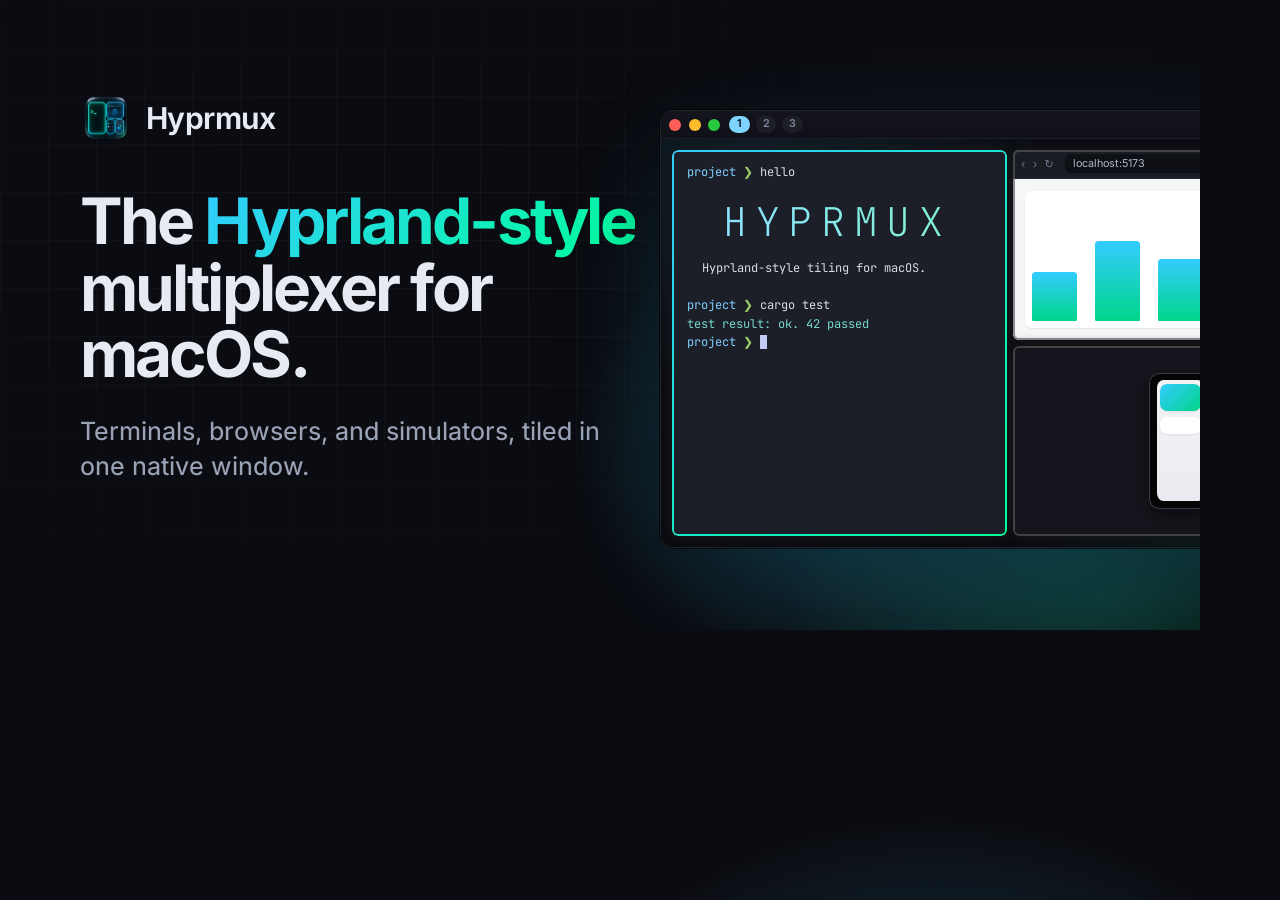
==== commit 3bd3d744: "Site: the headline says what Hyprmux is "Tiles that move like Hyprland" talked about tiles before th" ====
--- a/scripts/site/og.html
+++ b/scripts/site/og.html
@@ -22,7 +22,7 @@
     .og-copy { position: absolute; left: 80px; top: 92px; width: 560px; }
     .og-brand { display: flex; align-items: center; gap: 14px; font: 650 30px/1 var(--sans); letter-spacing: -0.02em; color: var(--text); }
     .og-brand img { width: 52px; height: 52px; border-radius: 12px; }
-    .og-copy h1 { margin-top: 44px; font: 690 76px/1 var(--sans); letter-spacing: -0.045em; color: var(--text); }
+    .og-copy h1 { margin-top: 44px; font: 690 64px/1.04 var(--sans); letter-spacing: -0.045em; color: var(--text); }
     .og-copy p { margin-top: 26px; font: 450 25px/1.4 var(--sans); color: var(--muted); }
     .hm { position: absolute; left: 660px; top: 110px; width: 700px; aspect-ratio: 16 / 10; --fs: 12px; }
   </style>
@@ -31,8 +31,8 @@
   <div class="grid"></div>
   <div class="og-copy">
     <div class="og-brand"><img src="../../site/media/icon-512.webp" alt="">Hyprmux</div>
-    <h1>Tiles that move like <span class="grad">Hyprland</span>.</h1>
-    <p>A terminal multiplexer for macOS. Terminals, browsers, and simulators in one window.</p>
+    <h1>The <span class="grad">Hyprland-style</span> multiplexer for macOS.</h1>
+    <p>Terminals, browsers, and simulators, tiled in one native window.</p>
   </div>
   <div class="hm">
     <div class="hm__bar"><div class="hm__lights"><i></i><i></i><i></i></div><div class="hm__workspaces"><span class="ws ws--active">1</span><span class="ws">2</span><span class="ws">3</span></div></div>
--- a/site/css/site.css
+++ b/site/css/site.css
@@ -29,7 +29,7 @@
   --line-2: rgba(255, 255, 255, 0.12);
   --text: #e7eaf2;
   --muted: #9aa2b6;
-  --dim: #636b80;
+  --dim: #7f879c;
 
   /* general:col.active_border and col.inactive_border */
   --cyan: #33ccff;
@@ -180,31 +180,29 @@
   mask-image: radial-gradient(ellipse 70% 55% at 50% 30%, #000 20%, transparent 75%);
 }
 .hero__copy { text-align: center; display: flex; flex-direction: column; align-items: center; }
-.eyebrow {
-  display: inline-flex;
-  align-items: center;
-  gap: 9px;
-  padding: 6px 14px 6px 12px;
-  border-radius: 999px;
-  border: 1px solid var(--line-2);
-  background: rgba(255, 255, 255, 0.03);
-  color: var(--muted);
-  font-size: 13.5px;
-  font-weight: 500;
-}
-.eyebrow__dot { width: 7px; height: 7px; border-radius: 50%; background: var(--green); box-shadow: 0 0 0 3px rgba(0, 255, 153, 0.15), 0 0 12px var(--green); }
 .hero h1 {
-  margin-top: 22px;
-  font-size: clamp(42px, 6.8vw, 84px);
+  font-size: clamp(34px, 6.2vw, 80px);
   font-weight: 680;
-  letter-spacing: -0.045em;
-  line-height: 1;
-  max-width: 13ch;
+  letter-spacing: -0.04em;
+  line-height: 1.06;
+  max-width: 18ch;
   text-wrap: balance;
 }
-.lede { margin-top: 24px; max-width: 34em; color: var(--muted); font-size: clamp(17px, 1.6vw, 20px); line-height: 1.55; text-wrap: balance; }
+/* Wide screens break the headline after "Hyprland-style"; narrow ones let it wrap. */
+@media (min-width: 720px) { .h1__line { display: block; } }
+.hero h1 .grad { white-space: nowrap; }  /* never "Hyprland- / style" */
+.lede { margin-top: 28px; max-width: 38em; color: var(--muted); font-size: clamp(17px, 1.6vw, 20px); line-height: 1.55; text-wrap: balance; }
+/* Wide screens break the subline after "window"; narrow ones let it wrap. */
+@media (min-width: 720px) { .lede__line { display: block; } }
 .cta { margin-top: 34px; display: flex; flex-wrap: wrap; justify-content: center; gap: 12px; }
 .meta { margin-top: 18px; color: var(--dim); font-size: 13.5px; }
+/* The hero comes in on its own, without waiting for JS. The headline only slides, so it
+   counts as painted at once (it's the page's largest contentful paint). */
+.js .hero .reveal { opacity: 1; transform: none; }
+.hero__copy > *, .hero > .wrap--wide { animation: heroIn 900ms var(--ease) both; animation-delay: var(--delay, 0ms); }
+.hero h1 { animation-name: heroSlide; }
+@keyframes heroIn { from { opacity: 0; transform: translateY(16px); } }
+@keyframes heroSlide { from { transform: translateY(16px); } }
 .hero__copy .reveal:nth-child(2) { --delay: 60ms; }
 .hero__copy .reveal:nth-child(3) { --delay: 120ms; }
 .hero__copy .reveal:nth-child(4) { --delay: 180ms; }
@@ -301,26 +299,28 @@
   background: var(--tile);
   box-shadow: 0 0 12px rgba(26, 26, 26, 0.93);       /* decoration:shadow */
   overflow: hidden;
+  corner-shape: var(--corner-shape, round);
 }
 /* Borders are rings drawn over the frame's edge, so overflow: hidden can't clip them.
    The active border is a gradient ring that fades in, like Hyprland's border animation. */
-.frame::before, .frame::after, .mini::before, .mini::after {
+.frame::before, .frame::after {
   content: "";
   position: absolute;
   inset: 0;
   z-index: 3;
   border-radius: inherit;
-  padding: 2px;                                        /* general:border_size */
+  padding: var(--border-size, 2px);                    /* general:border_size */
   background: var(--inactive);
+  corner-shape: var(--corner-shape, round);           /* decoration:rounding_power */
   -webkit-mask: linear-gradient(#000 0 0) content-box, linear-gradient(#000 0 0);
   -webkit-mask-composite: xor;
   mask-composite: exclude;
   pointer-events: none;
 }
-.frame::after, .mini::after {
-  background: var(--grad);
+.frame::after {
+  background: var(--active-border, var(--grad));
   opacity: 0;
-  transition: opacity var(--t-border) var(--ease);
+  transition: opacity var(--t-border) var(--ease-border, var(--ease));
 }
 .tile--focused .frame::after { opacity: 1; }
 
@@ -345,7 +345,7 @@
 @keyframes blink { 50% { opacity: 0; } }
 
 /* Terminal-like text keeps its spaces, line by line. */
-.term p, .mini--term p, .editor__code li, .atile p, .mini__editor p { white-space: pre; }
+.term p, .editor__code li { white-space: pre; }
 
 /* Editor */
 .editor { height: 100%; display: flex; flex-direction: column; font: 400 0.92em/1.6 var(--mono); background: #191b23; }
@@ -475,17 +475,17 @@
 .card:nth-child(4) { --delay: 120ms; }
 
 .card__media {
+  --ar: 1040 / 500;
   position: relative;
-  height: 210px;
-  padding: 26px 26px 0;
-  display: flex;
-  align-items: stretch;
-  background:
-    radial-gradient(80% 120% at 50% 0%, rgba(51, 204, 255, 0.07), transparent 70%),
-    rgba(0, 0, 0, 0.15);
+  aspect-ratio: var(--ar);
+  background: #0b0b14;
   border-bottom: 1px solid var(--line);
   overflow: hidden;
 }
+.card--md .card__media { --ar: 760 / 560; }
+.card--devices .card__media { --ar: 1300 / 470; }
+.card__video { display: block; width: 100%; height: 100%; object-fit: cover; transform: scale(1.001); transition: transform 900ms var(--ease); }
+.card:hover .card__video { transform: scale(1.025); }
 .card__body { padding: 26px 28px 30px; }
 .card__body h3 { font-size: 21px; letter-spacing: -0.02em; }
 .card__body p { margin-top: 10px; color: var(--muted); font-size: 15.5px; line-height: 1.6; }
@@ -494,54 +494,7 @@
 .chips li { padding: 5px 11px; border-radius: 999px; border: 1px solid var(--line-2); color: #b9c0cf; font-size: 13px; background: rgba(255, 255, 255, 0.025); }
 .badge { display: inline-block; margin-left: 6px; padding: 3px 9px; border-radius: 999px; font: 600 11px/1.2 var(--sans); letter-spacing: 0.02em; color: var(--working); background: rgba(255, 159, 10, 0.1); border: 1px solid rgba(255, 159, 10, 0.3); vertical-align: 0.25em; }
 
-/* Mini tiles inside cards. Hovering a card focuses its tile. */
-.mini {
-  position: relative;
-  flex: 1;
-  border-radius: 12px 12px 0 0;
-  background: var(--tile);
-  font: 400 13px/1.65 var(--mono);
-  color: #d6dbe6;
-  overflow: hidden;
-  transform: translateY(10px);
-  transition: transform var(--t-windows) var(--ease);
-}
-.mini::before, .mini::after { padding: 2px 2px 0; }
-.card:hover .mini, .card:focus-within .mini { transform: translateY(0); }
-.card:hover .mini::after, .card:focus-within .mini::after { opacity: 1; }
-.mini--term { padding: 18px 20px; }
-.mini--web { background: #f5f6f8; display: flex; flex-direction: column; font-size: 12px; }
-.mini--web .web__bar { font-size: 12px; }
-.mini__passkey { margin: auto; display: flex; align-items: center; gap: 10px; padding: 12px 18px; border-radius: 12px; background: #fff; color: #1d2230; font: 600 14px/1 var(--sans); box-shadow: 0 6px 24px rgba(0, 0, 0, 0.12); }
-.mini__key { font-size: 18px; }
-.mini--md { padding: 18px 20px; background: #f7f7f5; color: #2b2f3a; font-family: var(--sans); }
-.mini__h1 { font: 750 20px/1.2 var(--sans); letter-spacing: -0.02em; padding-bottom: 8px; border-bottom: 1px solid #e3e3df; }
-.mini__p { margin-top: 10px; font-size: 14px; color: #555b68; }
-.mini__li { margin-top: 6px; font-size: 14px; }
-.mini--devices { display: grid; grid-template-columns: 0.55fr 0.55fr 1.5fr; gap: 10px; padding: 12px 12px 0; background: #13141b; }
-.mini__phone, .mini__android { align-self: start; aspect-ratio: 9 / 19; padding: 5px; border-radius: 20px; background: #050506; border: 1px solid #3a3d47; }
-.mini__android { border-radius: 12px; }
-.mini__phone-screen { height: 100%; border-radius: 15px; background: linear-gradient(#f3f4f7, #e6e8ee); padding: 22% 9% 0; display: flex; flex-direction: column; gap: 6px; }
-.mini__android .mini__phone-screen { border-radius: 8px; background: linear-gradient(#1f2a3a, #142030); }
-.mini__phone-screen i { height: 16%; border-radius: 6px; background: #fff; }
-.mini__phone-screen i:first-child { height: 24%; background: linear-gradient(135deg, #33ccff, #00d68a); }
-.mini__android .mini__phone-screen i { background: rgba(255, 255, 255, 0.1); }
-.mini__android .mini__phone-screen i:first-child { background: linear-gradient(135deg, #3ddc84, #1b9e5a); }
-.mini__editor { align-self: stretch; border-radius: 8px 8px 0 0; background: #191b23; border: 1px solid rgba(255, 255, 255, 0.06); border-bottom: 0; font-size: 12.5px; overflow: hidden; }
-.mini__editor p { padding: 0 12px; }
-.mini__editor-tabs { height: 28px; display: flex; margin-bottom: 8px; background: #14161d; }
-.mini__editor-tabs span { display: flex; align-items: center; padding: 0 12px; background: #191b23; color: #c8cede; font: 500 12px/1 var(--sans); }
-
-/* ---------- Split (config) ---------- */
-
-.split { display: grid; grid-template-columns: 0.9fr 1.1fr; gap: 64px; align-items: center; }
-.split__text h2 { font-size: clamp(32px, 4vw, 50px); }
-.split__text .section__lede { margin-top: 18px; }
-.points { margin-top: 30px; display: grid; gap: 18px; }
-.points li { position: relative; padding-left: 26px; color: var(--muted); font-size: 15.5px; }
-.points li::before { content: ""; position: absolute; left: 2px; top: 0.55em; width: 10px; height: 10px; border-radius: 3px; background: var(--grad); box-shadow: 0 0 12px rgba(0, 255, 153, 0.35); }
-.points strong { color: var(--text); font-weight: 600; }
-.split__media { --delay: 100ms; min-width: 0; }
+/* ---------- Code cards ---------- */
 
 .codecard {
   margin: 0;
@@ -559,59 +512,18 @@
 /* ---------- Agents ---------- */
 
 .agents { display: grid; grid-template-columns: 1.05fr 1fr; gap: 20px; align-items: stretch; margin-bottom: 64px; }
-.agents__board {
-  display: flex;
-  flex-direction: column;
-  border-radius: 16px;
-  border: 1px solid var(--line-2);
-  background:
-    radial-gradient(70% 90% at 15% 10%, rgba(51, 204, 255, 0.08), transparent 60%),
-    #0b0c12;
-  overflow: hidden;
-  font-size: 13px;
-}
-.agents__bar { display: flex; gap: 8px; height: 40px; align-items: center; padding: 0 14px; background: #13151d; border-bottom: 1px solid var(--line); }
-.agents__bar .ws { height: 24px; padding: 0 6px 0 10px; font-size: 12px; }
+.agents__board { display: flex; flex-direction: column; gap: 14px; min-width: 0; }
+.agents__legend { display: flex; flex-wrap: wrap; justify-content: center; gap: 6px 20px; color: var(--dim); font-size: 13px; }
+.agents__legend li { display: inline-flex; align-items: center; gap: 7px; }
+.dot { width: 8px; height: 8px; border-radius: 50%; }
+.dot--working { background: var(--working); }
+.dot--blocked { background: var(--blocked); }
+.dot--done { background: var(--done); }
 .bub { display: inline-grid; place-items: center; min-width: 16px; height: 16px; padding: 0 4px; border-radius: 999px; font: 700 10px/1 var(--sans); color: #0b0c11; }
 .bub--working { background: var(--working); }
 .bub--blocked { background: var(--blocked); animation: pulse 0.9s ease-in-out infinite; }
 .bub--done { background: var(--done); }
-.agents__tiles {
-  flex: 1;
-  display: grid;
-  grid-template-columns: 1fr 1fr;
-  grid-template-rows: 1fr 1fr;
-  gap: 10px;
-  padding: 18px 14px 14px;
-  min-height: 300px;
-}
-.atile {
-  --c: var(--inactive);
-  position: relative;
-  padding: 22px 16px 14px;
-  border-radius: 10px;
-  border: 2px solid var(--c);
-  background: var(--tile);
-  font: 400 13px/1.7 var(--mono);
-  color: #d6dbe6;
-  overflow: visible;
-}
-.atile:first-child { grid-row: span 2; }
-.atile--working { --c: rgba(255, 159, 10, 0.85); animation: glow 2.4s ease-in-out infinite; }
-.atile--blocked { --c: rgba(255, 69, 58, 0.9); animation: glow 0.9s ease-in-out infinite; }
-.atile--done { --c: rgba(48, 209, 88, 0.85); animation: glow 3.6s ease-in-out infinite; }
-.pill {
-  position: absolute;
-  top: -10px;
-  left: 12px;
-  padding: 3px 9px;
-  border-radius: 999px;
-  font: 650 11px/1.2 var(--sans);
-  color: #0b0c11;
-  background: var(--c);
-}
 @keyframes pulse { 50% { opacity: 0.55; } }
-@keyframes glow { 50% { box-shadow: 0 0 22px -4px var(--c); border-color: color-mix(in srgb, var(--c) 60%, transparent); } }
 .codecard--term { display: flex; flex-direction: column; --delay: 100ms; }
 .codecard--term .code { flex: 1; white-space: pre; font-size: 13px; }
 
@@ -708,13 +620,12 @@
 .footer__links { display: flex; flex-wrap: wrap; justify-content: flex-end; gap: 6px 22px; }
 .footer__links a { color: var(--muted); text-decoration: none; font-size: 14.5px; }
 .footer__links a:hover { color: var(--text); }
-.footer__fine { grid-column: 1 / -1; color: var(--dim); font-size: 13.5px; max-width: 70ch; }
 
 /* ---------- Responsive ---------- */
 
 @media (max-width: 980px) {
   .nav__links { display: none; }
-  .split, .agents { grid-template-columns: 1fr; gap: 40px; }
+  .agents { grid-template-columns: 1fr; gap: 40px; }
   .features--3 { grid-template-columns: repeat(2, 1fr); }
   .card--terminal, .card--web, .card--md, .card--devices { grid-column: span 6; }
   .card--md { grid-column: span 6; }
@@ -737,12 +648,11 @@
   .tile[data-slot="c"] { --x: 0;  --y: 50; --w: 55; --h: 50; }
   .tile[data-slot="d"] { --x: 55; --y: 50; --w: 45; --h: 50; }
   .hm__title { display: none; }
-  .agents__tiles { grid-template-columns: 1fr; grid-template-rows: none; }
-  .atile:first-child { grid-row: auto; }
 }
 @media (max-width: 560px) {
   .features--3 { grid-template-columns: 1fr; }
-  .mini--devices { grid-template-columns: 0.6fr 0.6fr 1fr; }
+  .card--devices .card__media { --ar: 16 / 9; }
+  .card--devices .card__video { object-position: 82% 50%; }
   .hero { padding-top: 56px; }
   .cta .btn { width: 100%; justify-content: center; }
   .cta { width: 100%; }
@@ -762,3 +672,412 @@
 @media (max-width: 720px) {
   .code, .codecard--term .code { font-size: 12px; }
 }
+
+/* ---------- The live compositor (js/compositor) ---------- */
+
+.sr-only { position: absolute; width: 1px; height: 1px; padding: 0; margin: -1px; overflow: hidden; clip: rect(0 0 0 0); white-space: nowrap; border: 0; }
+
+.hm--live { cursor: default; outline: none; transition: box-shadow 400ms var(--ease); }
+.hm--live:focus-visible { outline: none; }
+.hm--engaged {
+  box-shadow:
+    0 0 0 1px rgba(51, 204, 255, 0.45),
+    0 0 0 5px rgba(51, 204, 255, 0.08),
+    0 40px 120px -30px rgba(51, 204, 255, 0.35),
+    0 30px 80px -20px rgba(0, 0, 0, 0.8);
+}
+.hm--live .tile[data-slot], .hm--live .tile {
+  display: block;
+  padding: 0;
+  transform-origin: 50% 50%;
+  transition:
+    left var(--t-windows) var(--ease-windows, var(--ease)),
+    top var(--t-windows) var(--ease-windows, var(--ease)),
+    width var(--t-windows) var(--ease-windows, var(--ease)),
+    height var(--t-windows) var(--ease-windows, var(--ease)),
+    transform 410ms var(--ease),                                 /* windowsIn */
+    opacity 173ms cubic-bezier(0.5, 0.5, 0.75, 1);               /* fadeIn, almostLinear */
+}
+.hm--live .tile.is-entering { transform: scale(0.87); opacity: 0; transition: none; }
+.hm--live .tile.is-leaving {
+  z-index: 0;
+  pointer-events: none;
+  transform: scale(0.87);
+  opacity: 0;
+  transition: transform 149ms linear, opacity 146ms cubic-bezier(0.5, 0.5, 0.75, 1);  /* windowsOut, fadeOut */
+}
+.hm--instant .tile, .hm--instant .tile * { transition: none !important; }
+.hm--empty .hm__area::after {
+  content: "Empty workspace. Press ↩ for a terminal.";
+  position: absolute;
+  inset: 0;
+  display: grid;
+  place-items: center;
+  color: var(--dim);
+  font: 500 1.2em/1 var(--sans);
+}
+
+/* Keycast, as the app draws it: the chord in the accent color, then the label. */
+.keycast { gap: 0.9em; padding: 0.55em 1.2em; border-radius: 0.75em; transition: opacity 150ms linear, transform 150ms linear; }
+.keycast__chord { color: #7fd4ff; font: 700 1.25em/1 var(--sans); letter-spacing: 0.04em; }
+.keycast__label { margin: 0; color: #e7eaf2; }
+.keycast__count { color: #8b93a7; }
+.keycast__count:empty { display: none; }
+.hm--live .keycast:not(.is-hidden) { transition: opacity 400ms var(--ease), transform 400ms var(--ease); }  /* layersIn */
+.keycast.is-hidden { opacity: 0; transform: translate(-50%, 30%) scale(0.9); }
+
+/* The hint under the window: the mouse binds up front, the keys behind a toggle. */
+.hm-hint { margin-top: 20px; display: flex; flex-direction: column; align-items: center; gap: 10px; }
+.hm-hint__mouse {
+  display: inline-flex;
+  align-items: center;
+  gap: 10px;
+  padding: 9px 16px 9px 12px;
+  border-radius: 999px;
+  border: 1px solid var(--line-2);
+  background: rgba(255, 255, 255, 0.03);
+  color: #c3c9d6;
+  font-size: 15px;
+}
+.hm-hint__icon { display: grid; place-items: center; width: 26px; height: 26px; border-radius: 50%; color: #7fd4ff; background: rgba(51, 204, 255, 0.1); }
+.hm-hint__mouse kbd { height: 22px; min-width: 22px; font-size: 12px; margin: 0 2px; }
+.hm-hint__touch { display: none; }
+@media (hover: none) {
+  .hm-hint__pointer, .hm-hint__icon, .hm-keys { display: none; }
+  .hm-hint__touch { display: inline; }
+  .hm-hint__mouse { padding: 0; border: 0; background: none; color: var(--muted); font-size: 14px; }
+}
+
+.hm-keys { display: flex; flex-direction: column; align-items: center; }
+.hm-keys summary {
+  display: inline-flex;
+  align-items: center;
+  gap: 8px;
+  height: 32px;
+  padding: 0 12px 0 12px;
+  cursor: pointer;
+  list-style: none;
+  border-radius: 999px;
+  border: 1px solid var(--line);
+  color: var(--muted);
+  font-size: 13.5px;
+  font-weight: 500;
+  user-select: none;
+  transition: color 200ms, background 200ms, border-color 200ms;
+}
+.hm-keys summary::-webkit-details-marker { display: none; }
+.hm-keys summary:hover { color: var(--text); background: rgba(255, 255, 255, 0.05); border-color: var(--line-2); }
+.hm-keys[open] summary { color: var(--text); border-color: var(--line-2); }
+.hm-keys__icon { opacity: 0.8; }
+.hm-keys__chevron { margin-left: 2px; opacity: 0.7; transition: transform 350ms var(--ease); }
+.hm-keys[open] .hm-keys__chevron { transform: rotate(180deg); }
+.hm-keys__dot { display: none; width: 7px; height: 7px; border-radius: 50%; background: var(--green); box-shadow: 0 0 8px var(--green); }
+.hm-hint.is-live .hm-keys__dot { display: inline-block; }
+.hm-keys__panel {
+  margin-top: 10px;
+  width: min(640px, 100%);
+  padding: 18px 22px 20px;
+  border-radius: 14px;
+  border: 1px solid var(--line);
+  background: rgba(255, 255, 255, 0.025);
+  animation: faqIn 400ms var(--ease);
+}
+.hm-keys__intro { color: var(--muted); font-size: 14px; text-align: center; }
+.hm-keys__intro kbd, .hm-keys__grid kbd { height: 22px; min-width: 22px; font-size: 11.5px; padding: 0 6px; }
+.hm-keys__grid { margin-top: 16px; display: grid; grid-template-columns: repeat(3, auto); justify-content: center; gap: 10px 36px; }
+.hm-keys__grid div { display: flex; align-items: center; gap: 10px; }
+.hm-keys__grid dt { display: flex; gap: 3px; }
+.hm-keys__grid dd { color: var(--muted); font-size: 13.5px; white-space: nowrap; }
+@media (max-width: 720px) { .hm-keys__grid { grid-template-columns: 1fr 1fr; } }
+
+/* Content of tiles the compositor opens. */
+.web__page--site { background: #0b0c11; color: var(--text); align-items: center; justify-content: center; text-align: center; }
+.web__site-h { font: 700 1.3em/1.1 var(--sans); letter-spacing: -0.03em; max-width: 12em; }
+.web__site-btn { width: 5.5em; height: 1.4em; border-radius: 0.4em; background: var(--grad); }
+.web__site-tiles { display: flex; gap: 0.4em; width: 70%; max-width: 14em; }
+.web__site-tiles i { flex: 1; aspect-ratio: 16 / 10; border-radius: 0.3em; border: 1px solid rgba(255, 255, 255, 0.12); background: #1d1f28; }
+.web__site-tiles i:first-child { border-color: var(--cyan); }
+.phone__row { height: 9%; border-radius: 0.5em; background: #fff; box-shadow: 0 1px 2px rgba(0, 0, 0, 0.06); }
+
+/* Mouse binds: ⌘-drag moves a tile, ⌘-right-drag resizes it. */
+.hm--live * { cursor: inherit; }
+.hm--live .tile.is-dragging {
+  z-index: 6;
+  transition: none;
+}
+.hm--live .tile.is-dragging .frame { box-shadow: 0 1.5em 4em rgba(0, 0, 0, 0.6), 0 0 0 1px rgba(51, 204, 255, 0.25); }
+.hm--live .tile.is-resizing { transition: none; }
+
+/* ---------- Workspaces, the scratchpad, groups, fullscreen, activity ---------- */
+
+.hm--live .hm__area { overflow: hidden; }
+.hm__ws { position: absolute; inset: 0; z-index: 1; visibility: hidden; will-change: transform; }
+.hm__ws.is-shown { visibility: visible; }
+.hm__ws[data-ws="special"] { z-index: 3; }
+.hm__dim { position: absolute; inset: 0; z-index: 2; background: #000; opacity: 0; pointer-events: none; transition: opacity 303ms cubic-bezier(0.15, 0, 0.1, 1); }
+.hm--special .hm__ws:not([data-ws="special"]) { pointer-events: none; }
+.hm--live .keycast { z-index: 10; }
+
+.hm--live .tile.is-tab-hidden { display: none; }
+.hm--live .tile.tile--maximized, .hm--live .tile.tile--fullscreen { z-index: 4; }
+.tile--fullscreen .frame { border-radius: 0; }
+.tile--fullscreen .frame::before, .tile--fullscreen .frame::after { display: none; }
+
+/* group { col.border_active = rgba(ffaa33ee) rgba(ff5f5fee) 45deg; col.border_inactive = rgba(775533aa) } */
+.tile--grouped .frame { padding-top: var(--groupbar, 20px); }
+.tile--grouped .frame::before { background: rgba(119, 85, 51, 0.67); }
+.tile--grouped .frame::after { background: linear-gradient(135deg, rgba(255, 170, 51, 0.93), rgba(255, 95, 95, 0.93)); }
+.groupbar {
+  position: absolute;
+  z-index: 4;
+  top: 2px;
+  left: 2px;
+  right: 2px;
+  height: var(--groupbar, 20px);
+  display: flex;
+  gap: 2px;
+  padding: 2px max(2px, calc(var(--rounding) - 4px));
+  border-radius: calc(var(--rounding) - 2px) calc(var(--rounding) - 2px) 0 0;
+  background: rgba(58, 58, 74, 0.35);
+}
+.groupbar__tab {
+  flex: 1;
+  min-width: 0;
+  display: grid;
+  place-items: center;
+  padding: 0 0.6em;
+  border-radius: 4px;
+  background: rgba(58, 58, 74, 0.93);       /* groupbar:col.inactive */
+  color: rgba(255, 255, 255, 0.7);
+  font: 500 0.85em/1 var(--sans);
+  white-space: nowrap;
+  overflow: hidden;
+  text-overflow: ellipsis;
+  cursor: pointer;
+}
+.groupbar__tab.is-active { background: rgba(51, 204, 255, 0.93); color: #fff; }   /* groupbar:col.active */
+
+/* activity: unfocused tiles' borders take the state's color and pulse; a pill names it. */
+.tile--working:not(.tile--focused) .frame::before { background: var(--working); animation: activity 2.4s ease-in-out infinite; }
+.tile--blocked:not(.tile--focused) .frame::before { background: var(--blocked); animation: activity 0.9s ease-in-out infinite; }
+.tile--done:not(.tile--focused) .frame::before { background: var(--done); animation: activity 3.6s ease-in-out infinite; }
+@keyframes activity { 50% { opacity: 0.45; } }
+.tile__pill {
+  position: absolute;
+  z-index: 5;
+  top: -0.55em;
+  left: 1.1em;
+  padding: 0.2em 0.7em;
+  border-radius: 999px;
+  font: 650 0.8em/1.2 var(--sans);
+  color: #0b0c11;
+  pointer-events: none;
+}
+.tile--working .tile__pill { background: var(--working); }
+.tile--blocked .tile__pill { background: var(--blocked); }
+.tile--done .tile__pill { background: var(--done); }
+.hm--live .tile { overflow: visible; }
+
+/* The bar: pills with activity bubbles, and the scratchpad while it's shown. */
+.hm__workspaces .ws { cursor: pointer; }
+.hm__workspaces .bub { min-width: 1.35em; height: 1.35em; padding: 0 0.3em; font-size: 0.72em; margin-left: 0.1em; }
+.hm__workspaces .bub--blocked { animation: pulse 0.9s ease-in-out infinite; }
+.ws--special { color: #071219; background: #c3a6ff; padding: 0 0.8em; cursor: default; }
+
+/* The page's own demo pointer. */
+.hm-cursor {
+  position: absolute;
+  z-index: 11;
+  left: 0;
+  top: 0;
+  margin: -2px 0 0 -2px;
+  opacity: 0;
+  pointer-events: none;
+  transition: opacity 250ms linear;
+  filter: drop-shadow(0 2px 6px rgba(0, 0, 0, 0.5));
+}
+.hm-cursor.is-shown { opacity: 1; }
+.hm-cursor svg { transition: transform 150ms var(--ease); }
+.hm-cursor.is-holding svg { transform: scale(0.88); }
+.hm-cursor__mod {
+  position: absolute;
+  left: 18px;
+  top: 18px;
+  padding: 2px 6px;
+  border-radius: 6px;
+  background: rgba(18, 20, 28, 0.92);
+  border: 1px solid rgba(127, 212, 255, 0.45);
+  color: #7fd4ff;
+  font: 700 12px/1.2 var(--sans);
+  opacity: 0;
+  transform: scale(0.8);
+  transition: opacity 150ms linear, transform 200ms var(--ease);
+}
+.hm-cursor.is-holding .hm-cursor__mod { opacity: 1; transform: none; }
+
+/* Touch screens get buttons for the binds. */
+.hm-touch { display: none; flex-wrap: wrap; justify-content: center; gap: 8px; max-width: 520px; }
+.hm-touch button {
+  height: 36px;
+  padding: 0 14px;
+  border-radius: 10px;
+  border: 1px solid var(--line-2);
+  background: rgba(255, 255, 255, 0.04);
+  color: var(--text);
+  font: 500 14px/1 var(--sans);
+  -webkit-tap-highlight-color: transparent;
+}
+.hm-touch button:active { background: rgba(51, 204, 255, 0.15); border-color: rgba(51, 204, 255, 0.5); }
+@media (hover: none) { .hm-touch { display: flex; } }
+
+/* A README in a web tile. */
+.web__page--docs { background: #fff; gap: 0.55em; padding: 1.1em 1.3em; }
+.web__docs-h { font: 700 1.5em/1 var(--sans); letter-spacing: -0.02em; padding-bottom: 0.35em; border-bottom: 1px solid #e5e7eb; color: #1f2328; }
+.web__docs-h2 { margin-top: 0.4em; font: 650 1.05em/1 var(--sans); color: #1f2328; }
+.web__docs-p { height: 0.6em; border-radius: 0.3em; background: #e6e8ec; }
+.web__docs-p--short { width: 70%; }
+.web__docs-code { height: 2.6em; border-radius: 0.5em; background: #f3f4f6; border: 1px solid #e5e7eb; }
+
+/* ---------- The config playground ---------- */
+
+/* decoration: active_opacity, inactive_opacity, dim_inactive, dim_strength (fadeSwitch, fadeDim) */
+.hm--live .tile .frame > :not(.groupbar) {
+  opacity: var(--active-opacity, 1);
+  transition: opacity 303ms cubic-bezier(0.15, 0, 0.1, 1), filter 303ms cubic-bezier(0.15, 0, 0.1, 1);
+}
+.hm--live .tile:not(.tile--focused) .frame > :not(.groupbar) {
+  opacity: var(--inactive-opacity, 1);
+  filter: brightness(var(--dim-brightness, 1));
+}
+.hm--no-shadow .frame { box-shadow: none; }
+
+.playground { margin-bottom: 72px; }
+.presets { display: flex; flex-wrap: wrap; align-items: center; justify-content: center; gap: 8px; margin-bottom: 22px; }
+.presets[hidden] { display: none; }
+.presets__label { margin-right: 6px; color: var(--dim); font: 500 12.5px/1 var(--mono); letter-spacing: 0.06em; text-transform: uppercase; }
+.preset {
+  height: 32px;
+  padding: 0 14px;
+  border-radius: 999px;
+  border: 1px solid var(--line-2);
+  background: rgba(255, 255, 255, 0.03);
+  color: var(--muted);
+  font: 500 13.5px/1 var(--sans);
+  cursor: pointer;
+  transition: color 200ms, background 200ms, border-color 200ms;
+}
+.preset:hover { color: var(--text); background: rgba(255, 255, 255, 0.06); }
+.preset[aria-pressed="true"] { color: #04140f; background: var(--grad); border-color: transparent; }
+
+.playground__grid { display: grid; grid-template-columns: minmax(0, 0.95fr) minmax(0, 1.15fr); gap: 24px; align-items: start; }
+.playground__editor { transition: box-shadow 300ms var(--ease), border-color 300ms; }
+.playground__editor:focus-within { border-color: rgba(51, 204, 255, 0.45); }
+.playground__preview { position: sticky; top: 88px; display: flex; flex-direction: column; gap: 16px; }
+
+.cfg { display: grid; grid-template-columns: auto minmax(0, 1fr); font: 400 13px/1.7 var(--mono); }
+.cfg__gutter { margin: 0; padding: 16px 8px 16px 16px; color: #3d4356; text-align: right; user-select: none; overflow: hidden; font: inherit; }
+.cfg__body { position: relative; min-width: 0; }
+.cfg__hl, .cfg__input {
+  margin: 0;
+  padding: 16px 18px 16px 8px;
+  border: 0;
+  font: inherit;
+  letter-spacing: normal;
+  white-space: pre;
+  tab-size: 4;
+  overflow: auto;
+}
+.cfg__hl { display: none; position: absolute; inset: 0; pointer-events: none; color: #c8d3f5; overflow: hidden; }
+.cfg__input {
+  display: block;
+  width: 100%;
+  height: calc(23 * 1.7em + 32px);
+  resize: none;
+  background: transparent;
+  color: #c8d3f5;
+  caret-color: #c0caf5;
+  outline: none;
+}
+.playground--live .cfg__hl { display: block; }
+.playground--live .cfg__input { color: transparent; }
+.playground--live .cfg__input::selection { color: transparent; background: rgba(51, 204, 255, 0.28); }
+.cfg-color { font-weight: 500; }
+
+.hm.hm--mini { aspect-ratio: 16 / 10; --fs: clamp(7.5px, calc(var(--u) * 1.55), 12px); }
+.hm.hm--mini .tile[data-slot="a"] { --x: 0; --y: 0; --w: 50; --h: 100; }
+.hm.hm--mini .tile[data-slot="b"] { --x: 50; --y: 0; --w: 50; --h: 50; display: block; }
+.hm.hm--mini .tile[data-slot="c"] { --x: 50; --y: 50; --w: 50; --h: 50; }
+.hm--mini .web__chart { gap: 10%; }
+.hm__errors {
+  position: absolute;
+  z-index: 12;
+  top: 0;
+  left: 0;
+  right: 0;
+  padding: 0.55em 1.1em;
+  background: rgba(176, 36, 36, 0.94);
+  color: #fff;
+  font: 500 1em/1.45 var(--mono);
+  transform: translateY(-105%);
+  transition: transform 300ms var(--ease);
+}
+.hm__errors.is-shown { transform: none; }
+
+.playground__actions { display: flex; flex-wrap: wrap; align-items: center; justify-content: space-between; gap: 12px; }
+.playground__actions[hidden] { display: none; }
+.playground__replay { gap: 8px; }
+.playground__tip { color: var(--dim); font-size: 13.5px; }
+.playground__tip kbd { height: 20px; min-width: 20px; font-size: 11px; padding: 0 5px; }
+
+.features--4 { grid-template-columns: repeat(4, 1fr); }
+@media (max-width: 980px) {
+  .playground__grid { grid-template-columns: 1fr; }
+  .playground__preview { position: static; order: -1; }
+  .features--4 { grid-template-columns: repeat(2, 1fr); }
+}
+@media (max-width: 560px) {
+  .features--4 { grid-template-columns: 1fr; }
+  .cfg { font-size: 12px; }
+}
+@media (hover: none) { .playground__tip { display: none; } }
+.hm--mini .phone__status > span:not(.phone__island) { visibility: hidden; }
+
+/* ---------- The agents board ---------- */
+
+.hm.hm--board { aspect-ratio: 16 / 11; }
+/* decoration:title with show_id: every tile's pill shows its number and title. */
+.hm--board .tile__pill { background: #3a3d4a; color: #dfe4ee; font-weight: 600; }
+.hm--board .tile--working .tile__pill { background: var(--working); color: #0b0c11; }
+.hm--board .tile--blocked .tile__pill { background: var(--blocked); color: #0b0c11; }
+.hm--board .tile--done .tile__pill { background: var(--done); color: #0b0c11; }
+.hm--board .tile__pill { transition: background 539ms var(--ease), color 539ms var(--ease); }
+.hm--board .term { padding-top: 1.5em; }
+
+.web__page--app { transition: background 400ms var(--ease), color 400ms var(--ease); }
+.web__page--app.is-dark { background: #14161d; color: #e7eaf2; }
+.web__page--app.is-dark .web__rows i { background: #262935; }
+.web__toggle { display: flex; align-items: center; justify-content: space-between; padding: 0.6em 0.8em; border-radius: 0.6em; background: rgba(127, 127, 127, 0.1); font: 500 0.95em/1 var(--sans); }
+.web__switch { position: relative; width: 2.6em; height: 1.45em; border-radius: 1em; background: #c9ccd4; transition: background 300ms var(--ease); }
+.web__switch::after { content: ""; position: absolute; top: 0.18em; left: 0.18em; width: 1.09em; height: 1.09em; border-radius: 50%; background: #fff; box-shadow: 0 1px 2px rgba(0, 0, 0, 0.25); transition: transform 300ms var(--ease); }
+.is-dark .web__switch { background: var(--green); }
+.is-dark .web__switch::after { transform: translateX(1.15em); }
+.agent-banner {
+  display: flex;
+  align-items: center;
+  justify-content: space-between;
+  gap: 0.6em;
+  padding: 0.35em 0.8em;
+  background: rgba(51, 204, 255, 0.16);
+  border-bottom: 1px solid rgba(51, 204, 255, 0.4);
+  color: #bfe9ff;
+  font: 500 0.85em/1.3 var(--sans);
+  animation: faqIn 300ms var(--ease);
+}
+.agent-banner b { padding: 0.15em 0.6em; border-radius: 0.4em; background: rgba(255, 255, 255, 0.12); color: #fff; font-weight: 600; }
+
+/* The script's terminal: new lines push the old ones up. */
+.code--live { display: flex; flex-direction: column; justify-content: flex-end; height: 100%; min-height: 360px; overflow: hidden; }
+.code--live code { display: flex; flex-direction: column; }
+.code__line { white-space: pre-wrap; overflow-wrap: anywhere; min-height: 1.75em; padding-left: 1.4em; text-indent: -1.4em; }
+.code__line.d { color: #6b7389; }
+@media (max-width: 980px) { .code--live { min-height: 300px; } }
